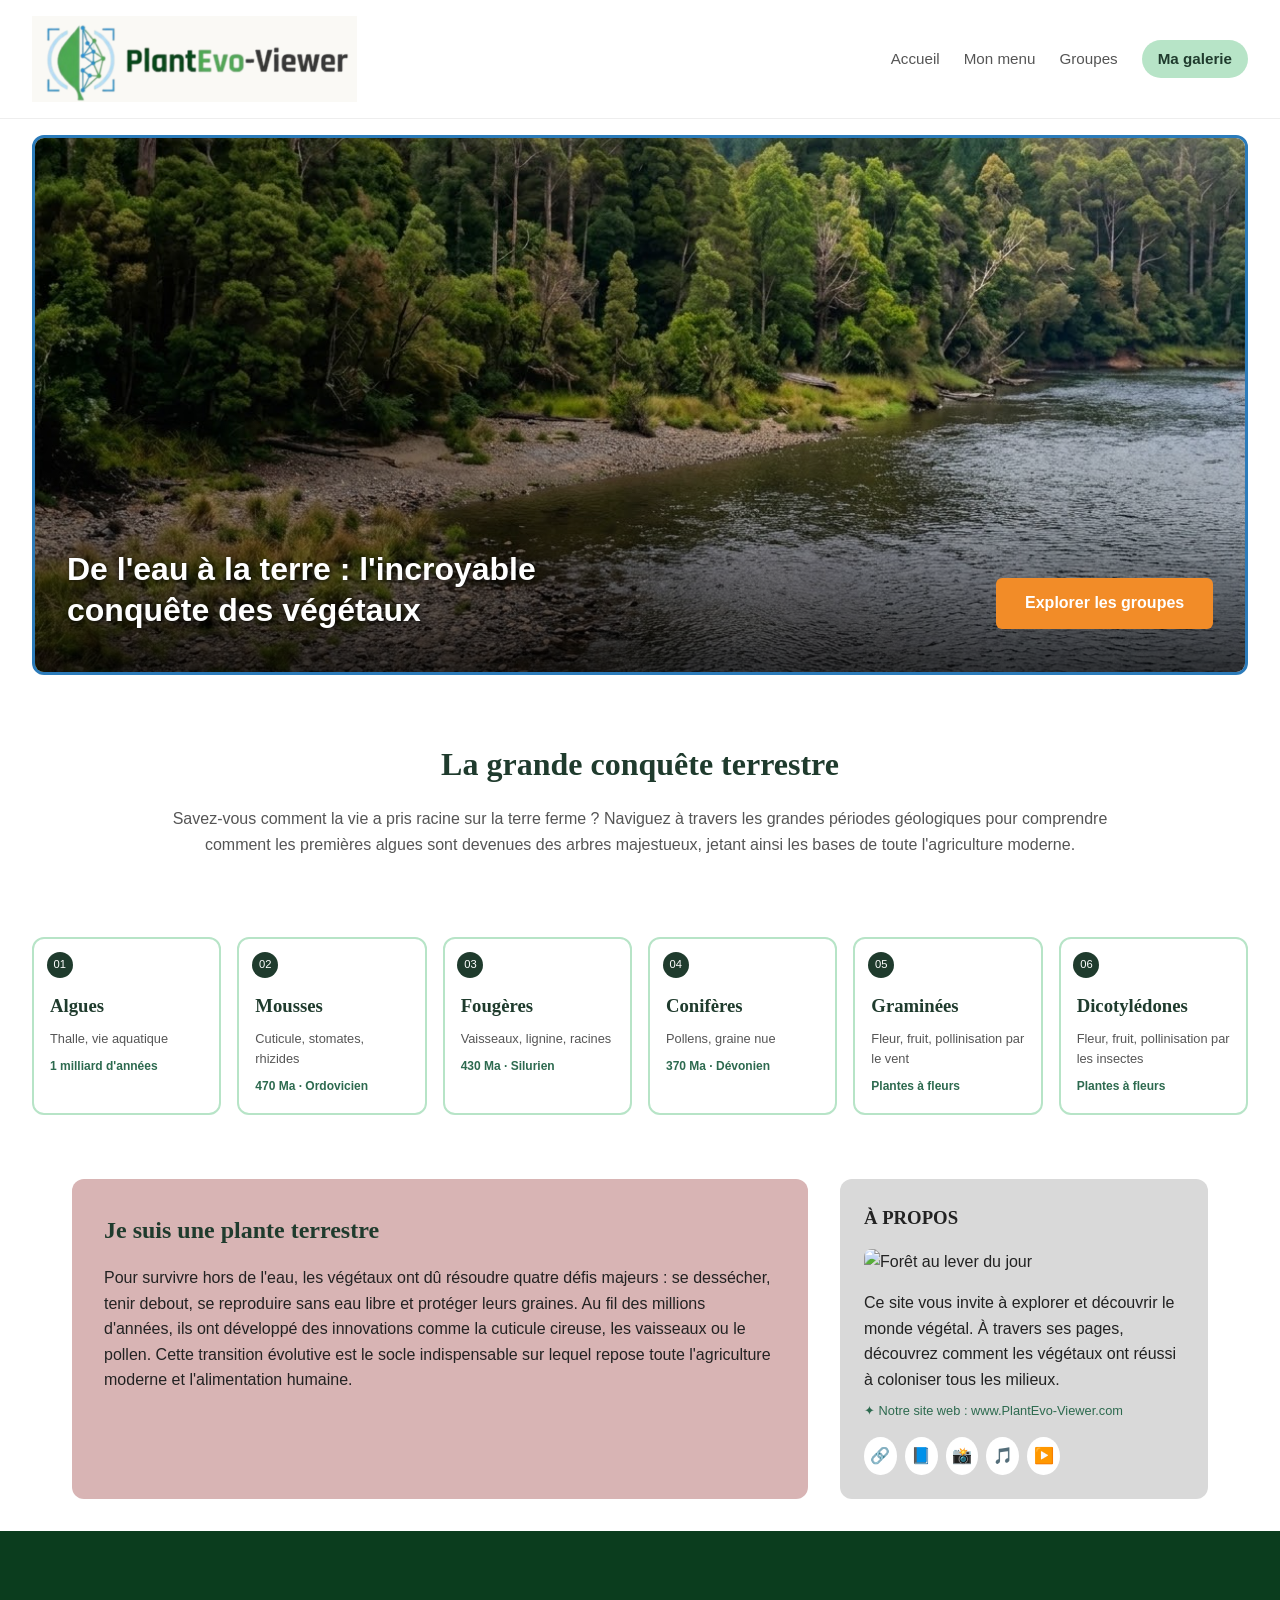
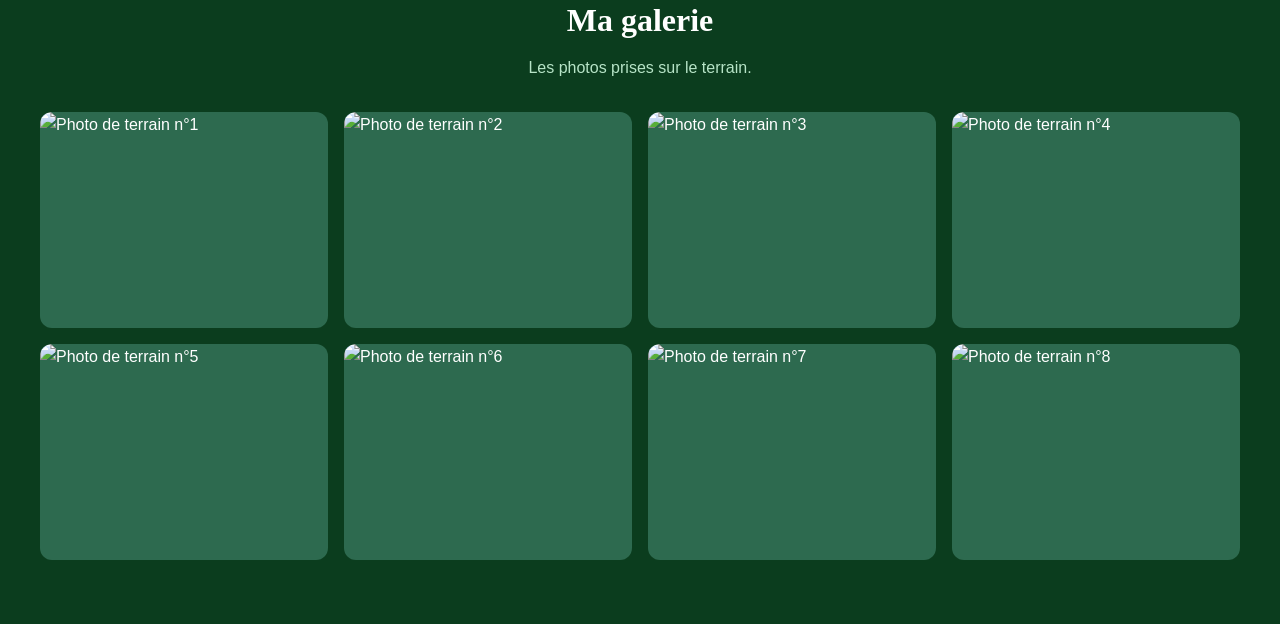
==== index.html @ 116483b4 "Initial commit : structure du site, CSS et pages HTML" ====
<!DOCTYPE html>
<html lang="fr">
<head>
    <meta charset="UTF-8">
    <meta name="viewport" content="width=device-width, initial-scale=1.0">
    <title>PlantEvo-Viewer — Accueil</title>
    <link rel="stylesheet" href="css/style.css">
</head>
<body>

    <!-- ===== BARRE DE NAVIGATION ===== -->
    <header class="navbar">
        <div class="logo">
            <img src="images/galerie/Logo.png" alt="logo" id="Logo">
        </div>
        <nav>
            <a href="index.html">Accueil</a>
            <a href="#cartes">Mon menu</a>
            <a href="#cartes">Groupes</a>
            <a href="#galerie" class="btn-panier">Ma galerie</a>
        </nav>
    </header>

    <!-- ===== SECTION HÉRO ===== -->
    <section class="hero">
        <!-- L'image de fond -->
        <img src="images/galerie/Page de garde.png" alt="Forêt au bord d'une rivière" class="hero-image">
        
        <!-- Le texte et le bouton par-dessus l'image -->
        <div class="hero-overlay">
            <h1>De l'eau à la terre : l'incroyable<br>conquête des végétaux</h1>
            <a href="#cartes" class="btn-orange">Explorer les groupes</a>
        </div>
    </section>

    <!-- ===== SECTION INTRO ===== -->
    <section class="intro">
        <h2>La grande conquête terrestre</h2>
        <p>
            Savez-vous comment la vie a pris racine sur la terre ferme ?
            Naviguez à travers les grandes périodes géologiques pour comprendre
            comment les premières algues sont devenues des arbres majestueux, jetant ainsi
            les bases de toute l'agriculture moderne.
        </p>
    </section>

    <!-- ===== SECTION CARTES ===== -->
    <section class="cartes" id="cartes">
        <a href="algues.html" class="carte">
            <span class="badge">01</span>
            <h3>Algues</h3>
            <p class="desc">Thalle, vie aquatique</p>
            <p class="temps">1 milliard d'années</p>
        </a>
        <a href="mousses.html" class="carte">
            <span class="badge">02</span>
            <h3>Mousses</h3>
            <p class="desc">Cuticule, stomates, rhizides</p>
            <p class="temps">470 Ma · Ordovicien</p>
        </a>
        <a href="fougeres.html" class="carte">
            <span class="badge">03</span>
            <h3>Fougères</h3>
            <p class="desc">Vaisseaux, lignine, racines</p>
            <p class="temps">430 Ma · Silurien</p>
        </a>
        <a href="coniferes.html" class="carte">
            <span class="badge">04</span>
            <h3>Conifères</h3>
            <p class="desc">Pollens, graine nue</p>
            <p class="temps">370 Ma · Dévonien</p>
        </a>
        <a href="graminees.html" class="carte">
            <span class="badge">05</span>
            <h3>Graminées</h3>
            <p class="desc">Fleur, fruit, pollinisation par le vent</p>
            <p class="temps">Plantes à fleurs</p>
        </a>
        <a href="dicotyledones.html" class="carte">
            <span class="badge">06</span>
            <h3>Dicotylédones</h3>
            <p class="desc">Fleur, fruit, pollinisation par les insectes</p>
            <p class="temps">Plantes à fleurs</p>
        </a>
    </section>

    <!-- ===== SECTION BAS DE PAGE ===== -->
    <section class="bas-page">
        <div class="bloc-terrestre">
            <h2>Je suis une plante terrestre</h2>
            <p>
                Pour survivre hors de l'eau, les végétaux ont dû résoudre quatre défis majeurs :
                se dessécher, tenir debout, se reproduire sans eau libre et protéger leurs graines.
                Au fil des millions d'années, ils ont développé des innovations comme la cuticule
                cireuse, les vaisseaux ou le pollen. Cette transition évolutive est le socle
                indispensable sur lequel repose toute l'agriculture moderne et l'alimentation humaine.
            </p>
        </div>

        <aside class="bloc-apropos">
            <h3>À PROPOS</h3>
            <img src="images/hero-foret.jpg" alt="Forêt au lever du jour">
            <p>
                Ce site vous invite à explorer et découvrir le monde végétal.
                À travers ses pages, découvrez comment les végétaux ont réussi à coloniser
                tous les milieux.
            </p>
            <p class="site-web">✦ Notre site web : www.PlantEvo-Viewer.com</p>
            <div class="reseaux">
                <a href="#">🔗</a>
                <a href="#">📘</a>
                <a href="#">📸</a>
                <a href="#">🎵</a>
                <a href="#">▶️</a>
            </div>
        </aside>
    </section>

    <!-- ===== SECTION GALERIE ===== -->
    <section class="galerie" id="galerie">
        <h2>Ma galerie</h2>
        <p class="galerie-intro">Les photos prises sur le terrain.</p>
        <div class="galerie-grille">
            <figure class="photo"><img src="images/galerie/photo-1.jpg" alt="Photo de terrain n°1" loading="lazy"></figure>
            <figure class="photo"><img src="images/galerie/photo-2.jpg" alt="Photo de terrain n°2" loading="lazy"></figure>
            <figure class="photo"><img src="images/galerie/photo-3.jpg" alt="Photo de terrain n°3" loading="lazy"></figure>
            <figure class="photo"><img src="images/galerie/photo-4.jpg" alt="Photo de terrain n°4" loading="lazy"></figure>
            <figure class="photo"><img src="images/galerie/photo-5.jpg" alt="Photo de terrain n°5" loading="lazy"></figure>
            <figure class="photo"><img src="images/galerie/photo-6.jpg" alt="Photo de terrain n°6" loading="lazy"></figure>
            <figure class="photo"><img src="images/galerie/photo-7.jpg" alt="Photo de terrain n°7" loading="lazy"></figure>
            <figure class="photo"><img src="images/galerie/photo-8.jpg" alt="Photo de terrain n°8" loading="lazy"></figure>
        </div>
    </section>

</body>
</html>
---- css/style.css ----
/* =====================================================
   RESET & VARIABLES GLOBALES
   ===================================================== */

* {
    margin: 0;
    padding: 0;
    box-sizing: border-box;
}

:root {
    /* Couleurs de base du site */
    --vert-fonce: #1f3b2d;
    --vert: #2d6a4f;
    --vert-clair: #b7e4c7;
    --orange: #f28c28;
    --beige: #f5f1e8;
    --texte: #222;
    --gris: #555;
    
    /* Variables pour le design Figma (pages de contenu) */
    --serif: 'Times New Roman', Times, serif;
    --cyan: #7fd8ec;
    --vert-menthe: #b9f5cf;
    --vert-pomme: #c3ec9f;
    --vert-fougere: #1e8e45;
    --gris-carte: #d9d9d9;
}

body {
    font-family: 'Segoe UI', Tahoma, sans-serif;
    color: var(--texte);
    background: #fff;
    line-height: 1.6;
}

html { scroll-behavior: smooth; }
a { text-decoration: none; color: inherit; }
img { max-width: 100%; display: block; }


/* =====================================================
   BARRE DE NAVIGATION
   ===================================================== */

.navbar {
    display: flex;
    justify-content: space-between;
    align-items: center;
    padding: 1rem 2rem;
    background: #fff;
    border-bottom: 1px solid #eee;
}

.logo { display: flex; align-items: center; gap: 0.5rem; font-size: 1.2rem; }
.logo-icon { font-size: 1.5rem; }

.navbar nav { display: flex; gap: 1.5rem; align-items: center; }
.navbar nav a { color: var(--gris); font-size: 0.95rem; }
.navbar nav a:hover { color: var(--vert); }

.btn-panier {
    background: var(--vert-clair);
    padding: 0.4rem 1rem;
    border-radius: 20px;
    color: var(--vert-fonce) !important;
    font-weight: 600;
}


/* =====================================================
   SECTION HÉRO (PAGE D'ACCUEIL)
   ===================================================== */

.hero {
    position: relative;
    height: 60vh;
    margin: 1rem 2rem;
    border-radius: 12px;
    overflow: hidden;
    border: 3px solid #2b7bba;
}

.hero-image {
    position: absolute;
    inset: 0;
    width: 100%;
    height: 100%;
    object-fit: cover;
    z-index: 0;
}

.hero-overlay {
    position: absolute;
    inset: 0;
    z-index: 1;
    background: linear-gradient(to top, rgba(0, 0, 0, 0.75) 0%, rgba(0, 0, 0, 0.2) 30%, rgba(0, 0, 0, 0) 60%);
    display: flex;
    flex-direction: row;
    align-items: flex-end;
    justify-content: space-between;
    gap: 1.5rem;
    padding: 2.5rem 2rem;
    color: #fff;
}

.hero h1 {
    font-family: 'Segoe UI', Tahoma, sans-serif;
    font-size: 2rem;
    font-weight: 700;
    line-height: 1.3;
    margin-bottom: 0;
    max-width: 600px;
    text-shadow: 1px 1px 4px rgba(0, 0, 0, 0.8);
}

.hero .btn-orange {
    margin-bottom: 0.2rem;
    flex-shrink: 0;
}

.btn-orange {
    background: var(--orange);
    color: #fff;
    padding: 0.8rem 1.8rem;
    border-radius: 6px;
    font-weight: 700;
    width: fit-content;
    transition: transform 0.2s;
}
.btn-orange:hover { transform: scale(1.05); }


/* =====================================================
   SECTION INTRO (PAGE D'ACCUEIL)
   ===================================================== */

.intro { padding: 3rem 2rem; text-align: center; max-width: 1000px; margin: 0 auto; }
.intro h2 { font-size: 2rem; margin-bottom: 1rem; color: var(--vert-fonce); font-family: var(--serif); font-weight: 700; }
.intro p { color: var(--gris); }


/* =====================================================
   CARTES (PAGE D'ACCUEIL)
   ===================================================== */

.cartes {
    display: grid;
    grid-template-columns: repeat(6, 1fr);
    gap: 1rem;
    padding: 2rem;
    max-width: 1400px;
    margin: 0 auto;
}

.carte {
    background: #fff;
    border: 2px solid var(--vert-clair);
    border-radius: 12px;
    padding: 1rem;
    position: relative;
    transition: transform 0.2s, box-shadow 0.2s;
    cursor: pointer;
}

.carte:hover {
    transform: translateY(-5px);
    box-shadow: 0 8px 20px rgba(0,0,0,0.1);
}

.badge {
    position: absolute;
    top: 0.8rem;
    left: 0.8rem;
    background: var(--vert-fonce);
    color: #fff;
    font-size: 0.7rem;
    padding: 0.2rem 0.5rem;
    border-radius: 50%;
    width: 26px; 
    height: 26px;
    display: flex;
    align-items: center;
    justify-content: center;
}

.carte h3 { color: var(--vert-fonce); margin: 2.2rem 0 0.5rem; font-family: var(--serif); font-weight: 700; }
.carte .desc { font-size: 0.8rem; color: var(--gris); }
.carte .temps { font-size: 0.75rem; color: var(--vert); margin-top: 0.5rem; font-weight: 600; }


/* =====================================================
   BAS DE PAGE (PAGE D'ACCUEIL)
   ===================================================== */

.bas-page {
    display: grid;
    grid-template-columns: 2fr 1fr;
    gap: 2rem;
    padding: 2rem;
    max-width: 1200px;
    margin: 0 auto;
}

.bloc-terrestre {
    background: #d8b4b4;
    padding: 2rem;
    border-radius: 12px;
}

.bloc-terrestre h2 { color: var(--vert-fonce); margin-bottom: 1rem; font-family: var(--serif); font-weight: 700; }

.bloc-apropos {
    background: #d9d9d9;
    padding: 1.5rem;
    border-radius: 12px;
}

.bloc-apropos h3 { font-family: var(--serif); font-weight: 700; }
.bloc-apropos img { border-radius: 8px; margin: 1rem 0; }
.bloc-apropos .site-web { font-size: 0.8rem; color: var(--vert); margin-top: 0.5rem; }

.reseaux { display: flex; gap: 0.5rem; margin-top: 1rem; }
.reseaux a {
    background: #fff;
    padding: 0.4rem;
    border-radius: 50%;
    font-size: 1rem;
}


/* =====================================================
   GALERIE (PAGE D'ACCUEIL)
   ===================================================== */

.galerie {
    background: #0b3d1e;
    color: #fff;
    padding: 4rem 2rem;
    min-height: 60vh;
}

.galerie h2 { text-align: center; font-size: 2rem; margin-bottom: 0.5rem; font-family: var(--serif); font-weight: 700; }
.galerie-intro { text-align: center; color: var(--vert-clair); margin-bottom: 2rem; }

.galerie-grille {
    display: grid;
    grid-template-columns: repeat(4, 1fr);
    gap: 1rem;
    max-width: 1200px;
    margin: 0 auto;
}

.photo {
    background: var(--vert);
    border-radius: 12px;
    overflow: hidden;
    aspect-ratio: 4 / 3;
}

.photo img {
    width: 100%; height: 100%;
    object-fit: cover;
    transition: transform 0.3s;
}
.photo:hover img { transform: scale(1.07); }


/* =====================================================
   PAGES DE CONTENU (GRAMINÉES, CONIFÈRES, ETC.)
   ===================================================== */

/* Style de base de la page */
.page-contenu {
    font-family: var(--serif);
    padding: 2rem 4rem;
    background-color: #fcfcfc;
    color: #000;
    max-width: 1200px;
    margin: 0 auto;
}

/* En-tête */
.entete-page {
    display: flex;
    justify-content: space-between;
    align-items: flex-start;
    margin-bottom: 1rem;
}

.entete-page h1 {
    font-size: 3.5rem;
    font-weight: 700;
    line-height: 1;
    margin: 0;
}

.btn-retour {
    background: #d9d9d9;
    padding: 0.6rem 1.5rem;
    border-radius: 30px;
    font-family: 'Segoe UI', Tahoma, sans-serif;
    font-size: 1rem;
    color: #333;
    text-decoration: none;
    box-shadow: 0 2px 4px rgba(0,0,0,0.1);
    transition: background 0.2s;
}
.btn-retour:hover { background: #ccc; }

/* Texte d'intro */
.intro-page {
    font-family: 'Segoe UI', Tahoma, sans-serif;
    font-size: 1rem;
    max-width: 600px;
    line-height: 1.4;
    margin-bottom: 2rem;
}

/* Grille à 3 colonnes */
.grille-3 {
    display: grid;
    grid-template-columns: 2fr 1.2fr 1.8fr; 
    gap: 1.5rem;
    margin-bottom: 2rem;
    align-items: stretch;
}

/* Colonnes images */
.colonne-image {
    display: flex;
    flex-direction: column;
    background: #d9d9d9;
    border-radius: 20px;
    overflow: hidden;
}

.colonne-image img {
    width: 100%;
    height: 100%;
    min-height: 250px;
    object-fit: cover;
    flex-grow: 1;
}

/* Légende */
.legende {
    padding: 1.5rem;
    background: #d9d9d9;
}

.badge-section {
    background: var(--badge-section, #7fd8ec);
    color: #000;
    padding: 0.2rem 1rem;
    border-radius: 20px;
    font-family: 'Segoe UI', Tahoma, sans-serif;
    font-size: 0.8rem;
    font-weight: 600;
    display: inline-block;
    margin-bottom: 0.5rem;
}

.legende h2 {
    font-size: 2rem;
    font-weight: 700;
    line-height: 1.1;
    margin: 0.5rem 0;
}

.legende p {
    font-family: 'Segoe UI', Tahoma, sans-serif;
    font-size: 0.85rem;
    line-height: 1.4;
    color: #222;
}

/* Colonne centrale (Le défi) */
.defi {
    background: #d9d9d9;
    border-radius: 20px;
    padding: 2rem 1.5rem;
    display: flex;
    flex-direction: column;
}

.badge-defi {
    background: var(--badge-defi, #c3ec9f);
    color: #000;
    padding: 0.2rem 1rem;
    border-radius: 20px;
    font-family: 'Segoe UI', Tahoma, sans-serif;
    font-size: 0.8rem;
    font-weight: 600;
    display: inline-block;
    align-self: flex-start;
    margin-bottom: 1.5rem;
}

.defi h2 {
    font-size: 1.3rem;
    font-weight: 700;
    margin-bottom: 1rem;
    font-family: var(--serif);
}

.defi p {
    font-family: 'Segoe UI', Tahoma, sans-serif;
    font-size: 0.9rem;
    line-height: 1.4;
}

/* Étapes du défi */
.etapes {
    display: flex;
    align-items: center;
    gap: 0.5rem;
    margin-top: auto;
    background: var(--barre, #7fd8ec);
    padding: 0.8rem 1rem;
    border-radius: 12px;
    justify-content: center;
}

.etapes span {
    font-family: 'Segoe UI', Tahoma, sans-serif;
    font-size: 0.8rem;
    font-weight: 600;
}

/* Section reproduction */
.reproduction {
    background: var(--barre, #7fd8ec);
    border-radius: 20px;
    padding: 1.5rem 2rem;
}

.reproduction p {
    font-family: 'Segoe UI', Tahoma, sans-serif;
    font-size: 0.95rem;
    line-height: 1.4;
    margin: 0;
}

.reproduction strong {
    font-family: var(--serif);
    font-size: 1.2rem;
}

/* Chronologie */
.chronologie {
    display: flex;
    align-items: center;
    justify-content: space-between;
    margin-top: 1.5rem;
    padding-top: 1.5rem;
    border-top: 1px solid #000;
}

.etape {
    background: #d9d9d9;
    padding: 0.3rem 1rem;
    border-radius: 20px;
    font-family: 'Segoe UI', Tahoma, sans-serif;
    font-size: 0.8rem;
    font-weight: 600;
    white-space: nowrap;
}

.fleche {
    font-size: 1.2rem;
    font-weight: bold;
}

/* Couleurs spécifiques par page */
.page-algues {
    --badge-section: #b9f5cf;
    --badge-defi: #7fd8ec;
    --barre: #b9f5cf;
}
.page-mousses {
    --badge-section: #7fd8ec;
    --badge-defi: #c3ec9f;
    --barre: #7fd8ec;
}
.page-fougeres {
    --badge-section: #1e8e45;
    --badge-defi: #7fd8ec;
    --barre: #1e8e45;
}
.page-coniferes,
.page-graminees,
.page-dicotyledones {
    --badge-section: #7fd8ec;
    --badge-defi: #c3ec9f;
    --barre: #7fd8ec;
}


/* =====================================================
   RESPONSIVE GLOBAL
   ===================================================== */

@media (max-width: 900px) {
    /* Accueil */
    .cartes { grid-template-columns: repeat(3, 1fr); }
    .bas-page { grid-template-columns: 1fr; }
    .galerie-grille { grid-template-columns: repeat(2, 1fr); }
    
    .hero { margin: 1rem; }
    .hero-overlay { flex-direction: column; align-items: flex-start; justify-content: flex-end; }
    
    /* Pages de contenu */
    .page-contenu { padding: 1rem 1.5rem; }
    .grille-3 { grid-template-columns: 1fr; }
    .entete-page { flex-direction: column; gap: 1rem; }
    .chronologie { flex-wrap: wrap; justify-content: center; gap: 1rem; }
    .chronologie .fleche { display: none; }
}

@media (max-width: 600px) {
    .cartes { grid-template-columns: repeat(2, 1fr); }
    .hero h1 { font-size: 1.6rem; }
    .galerie { padding: 3rem 1rem; }
}
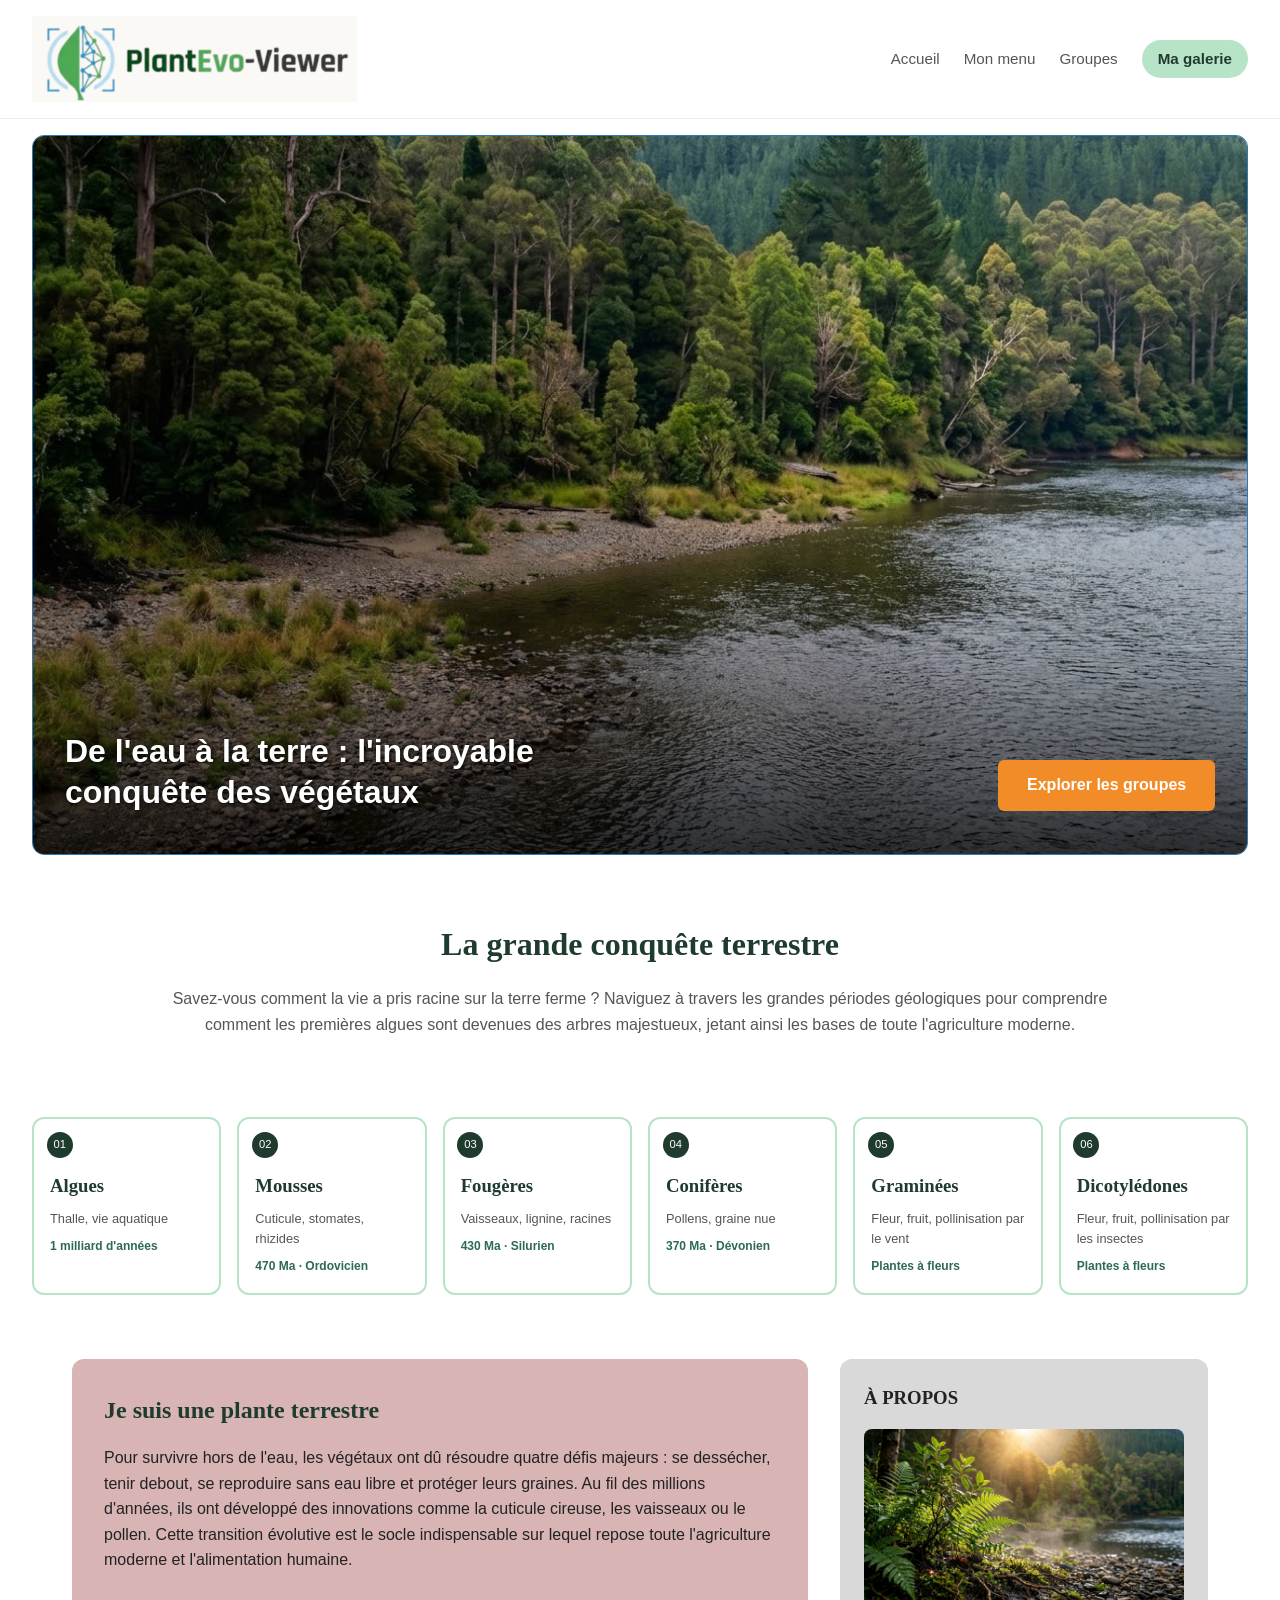
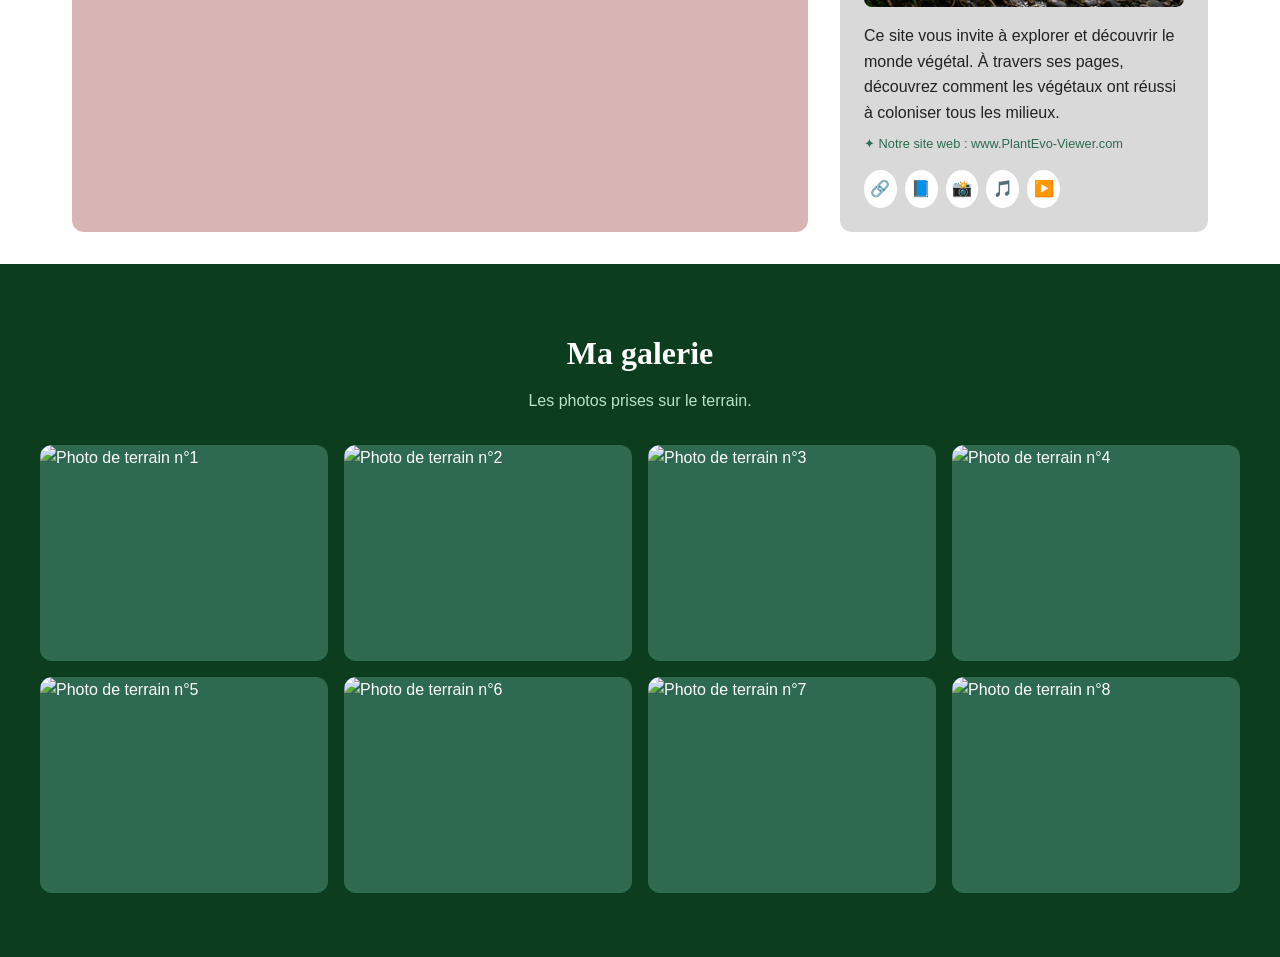
==== commit fa5546f5: "Initial commit" ====
--- a/index.html
+++ b/index.html
@@ -99,7 +99,7 @@
 
         <aside class="bloc-apropos">
             <h3>À PROPOS</h3>
-            <img src="images/hero-foret.jpg" alt="Forêt au lever du jour">
+            <img src="images/Image Apropos.png" alt="Forêt au lever du jour">
             <p>
                 Ce site vous invite à explorer et découvrir le monde végétal.
                 À travers ses pages, découvrez comment les végétaux ont réussi à coloniser
--- a/css/style.css
+++ b/css/style.css
@@ -74,11 +74,11 @@
 
 .hero {
     position: relative;
-    height: 60vh;
+    height: 80vh;
     margin: 1rem 2rem;
     border-radius: 12px;
     overflow: hidden;
-    border: 3px solid #2b7bba;
+    border: 1px solid #2b7bba;
 }
 
 .hero-image {
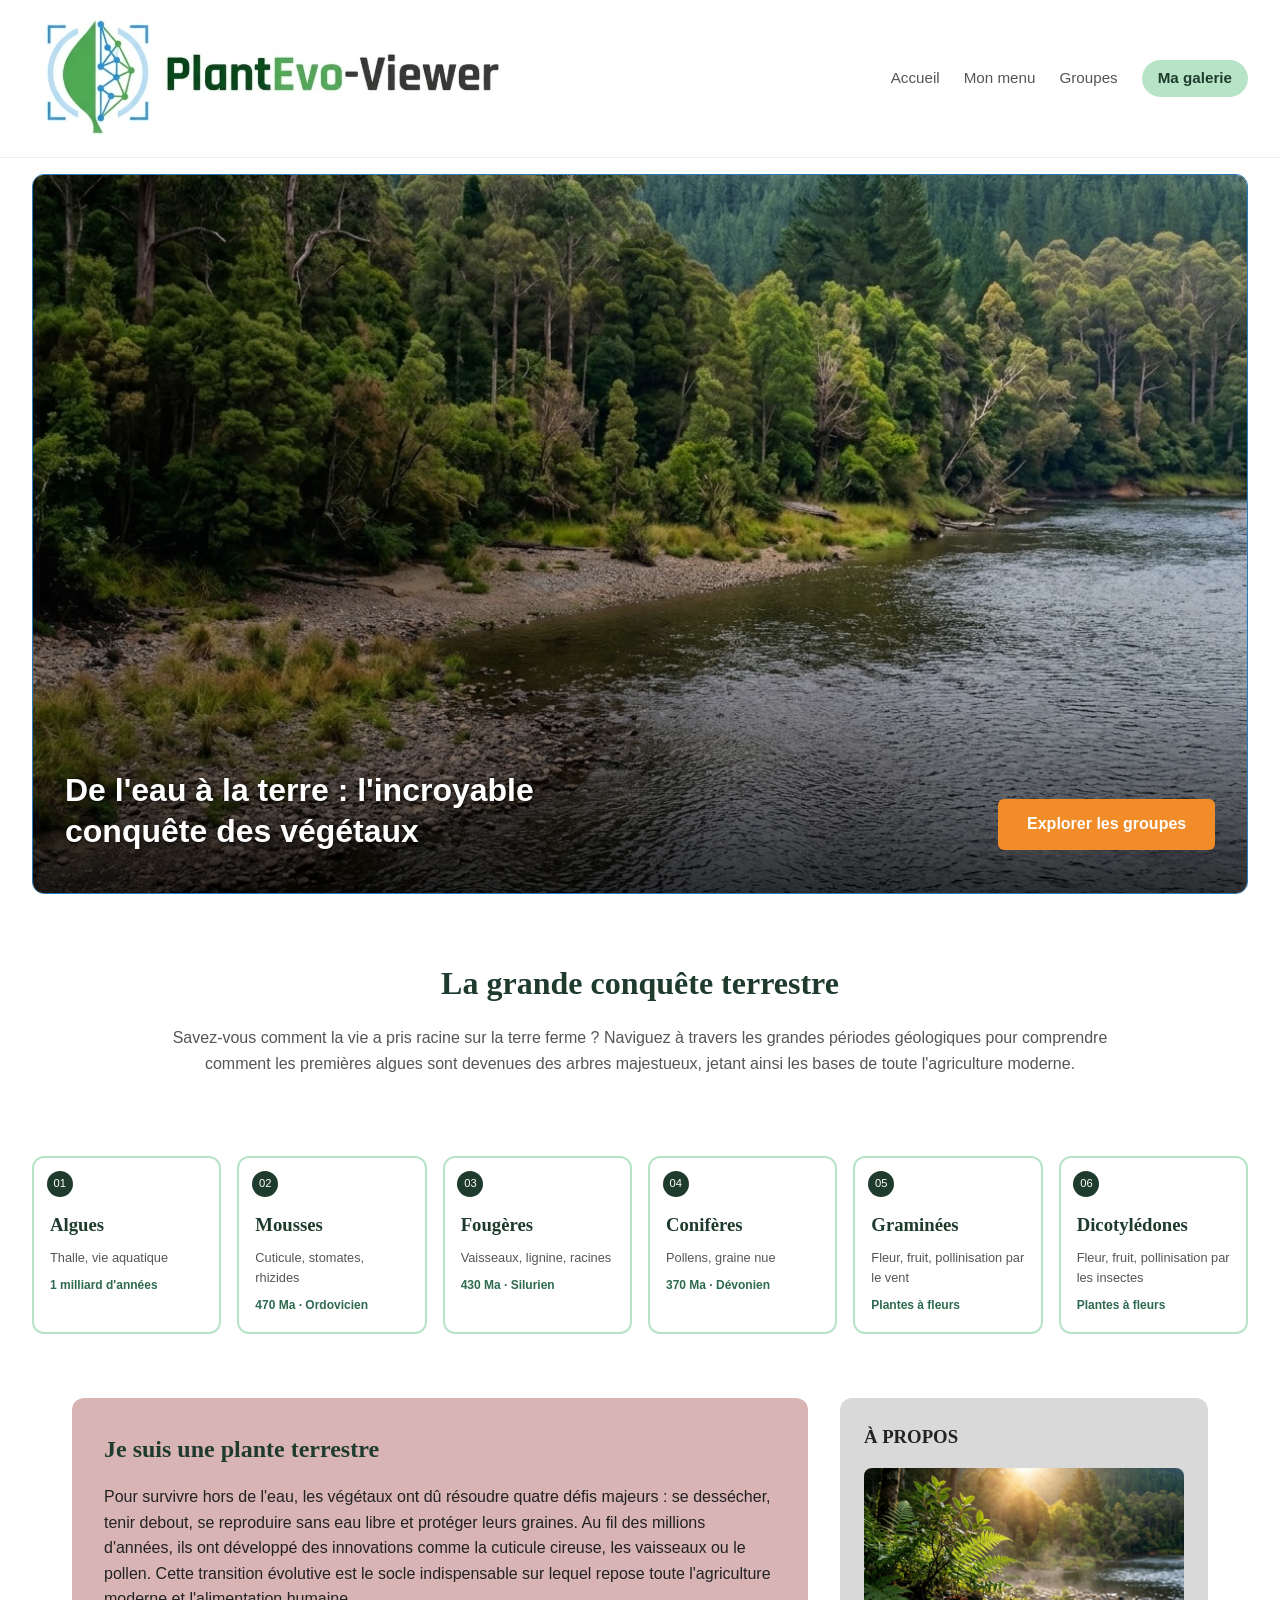
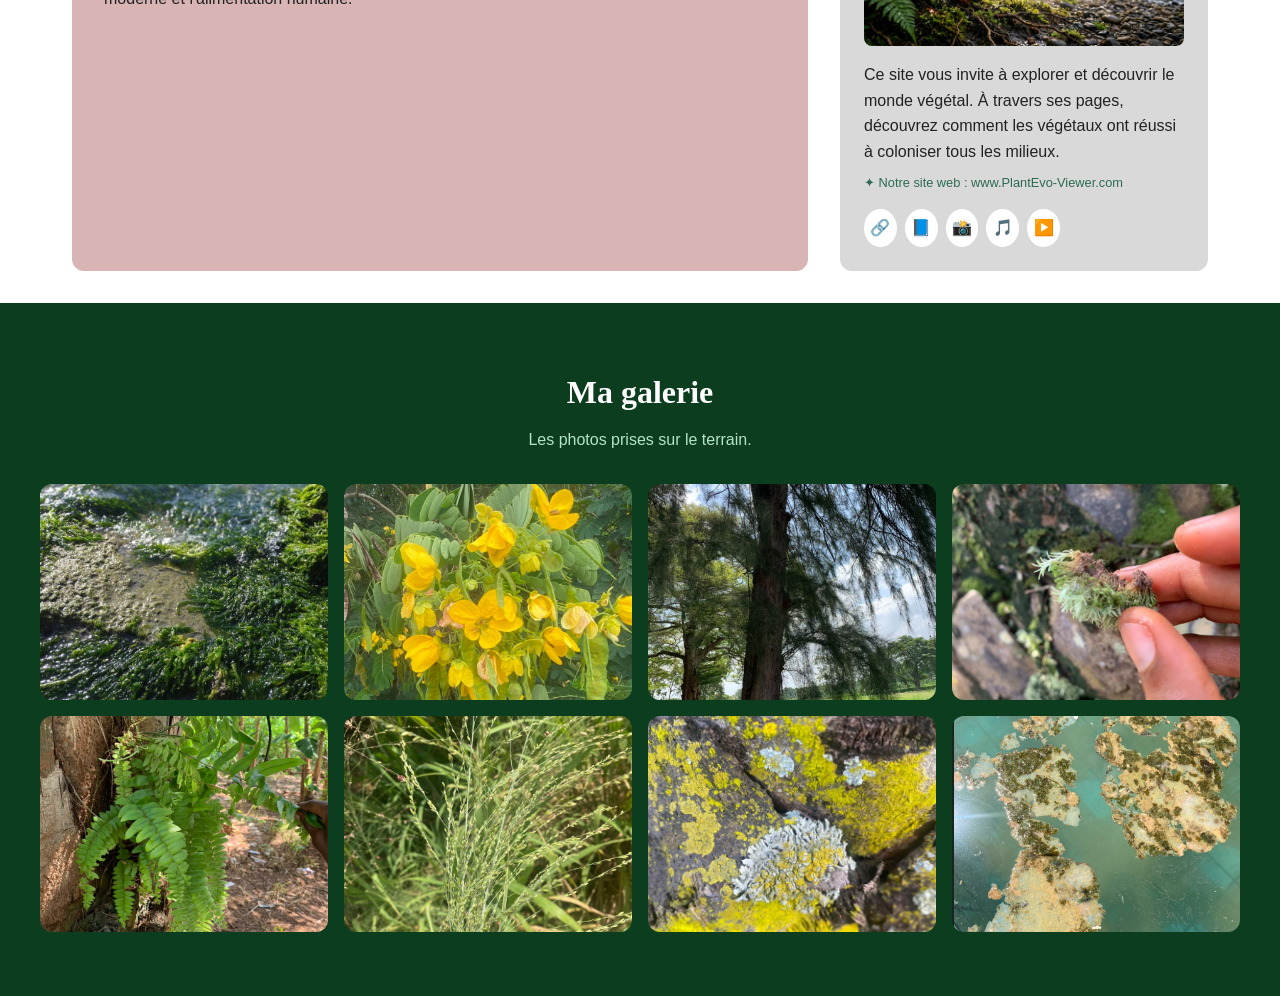
==== commit 04c73c74: "Finalisation de projet et mise à jour des documents" ====
--- a/index.html
+++ b/index.html
@@ -11,7 +11,7 @@
     <!-- ===== BARRE DE NAVIGATION ===== -->
     <header class="navbar">
         <div class="logo">
-            <img src="images/galerie/Logo.png" alt="logo" id="Logo">
+            <img src="images/Logo.png" alt="logo" id="Logo">
         </div>
         <nav>
             <a href="index.html">Accueil</a>
@@ -121,14 +121,14 @@
         <h2>Ma galerie</h2>
         <p class="galerie-intro">Les photos prises sur le terrain.</p>
         <div class="galerie-grille">
-            <figure class="photo"><img src="images/galerie/photo-1.jpg" alt="Photo de terrain n°1" loading="lazy"></figure>
-            <figure class="photo"><img src="images/galerie/photo-2.jpg" alt="Photo de terrain n°2" loading="lazy"></figure>
-            <figure class="photo"><img src="images/galerie/photo-3.jpg" alt="Photo de terrain n°3" loading="lazy"></figure>
-            <figure class="photo"><img src="images/galerie/photo-4.jpg" alt="Photo de terrain n°4" loading="lazy"></figure>
-            <figure class="photo"><img src="images/galerie/photo-5.jpg" alt="Photo de terrain n°5" loading="lazy"></figure>
-            <figure class="photo"><img src="images/galerie/photo-6.jpg" alt="Photo de terrain n°6" loading="lazy"></figure>
-            <figure class="photo"><img src="images/galerie/photo-7.jpg" alt="Photo de terrain n°7" loading="lazy"></figure>
-            <figure class="photo"><img src="images/galerie/photo-8.jpg" alt="Photo de terrain n°8" loading="lazy"></figure>
+            <figure class="photo"><img src="images/Algue vue.png" alt="Photo de terrain n°1" loading="lazy"></figure>
+            <figure class="photo"><img src="images/galerie/Dico Appareil.png" alt="Photo de terrain n°2" loading="lazy"></figure>
+            <figure class="photo"><img src="images/Conifere Im .png" alt="Photo de terrain n°3" loading="lazy"></figure>
+            <figure class="photo"><img src="images/galerie/Mousse Terrain.png" alt="Photo de terrain n°4" loading="lazy"></figure>
+            <figure class="photo"><img src="images/galerie/Fougere terrain.png" alt="Photo de terrain n°5" loading="lazy"></figure>
+            <figure class="photo"><img src="images/GraminéAppareil.png" alt="Photo de terrain n°6" loading="lazy"></figure>
+            <figure class="photo"><img src="images/galerie/Mousse Terrain.jpg" alt="Photo de terrain n°7" loading="lazy"></figure>
+            <figure class="photo"><img src="images/Algue .png" alt="Photo de terrain n°8" loading="lazy"></figure>
         </div>
     </section>
 
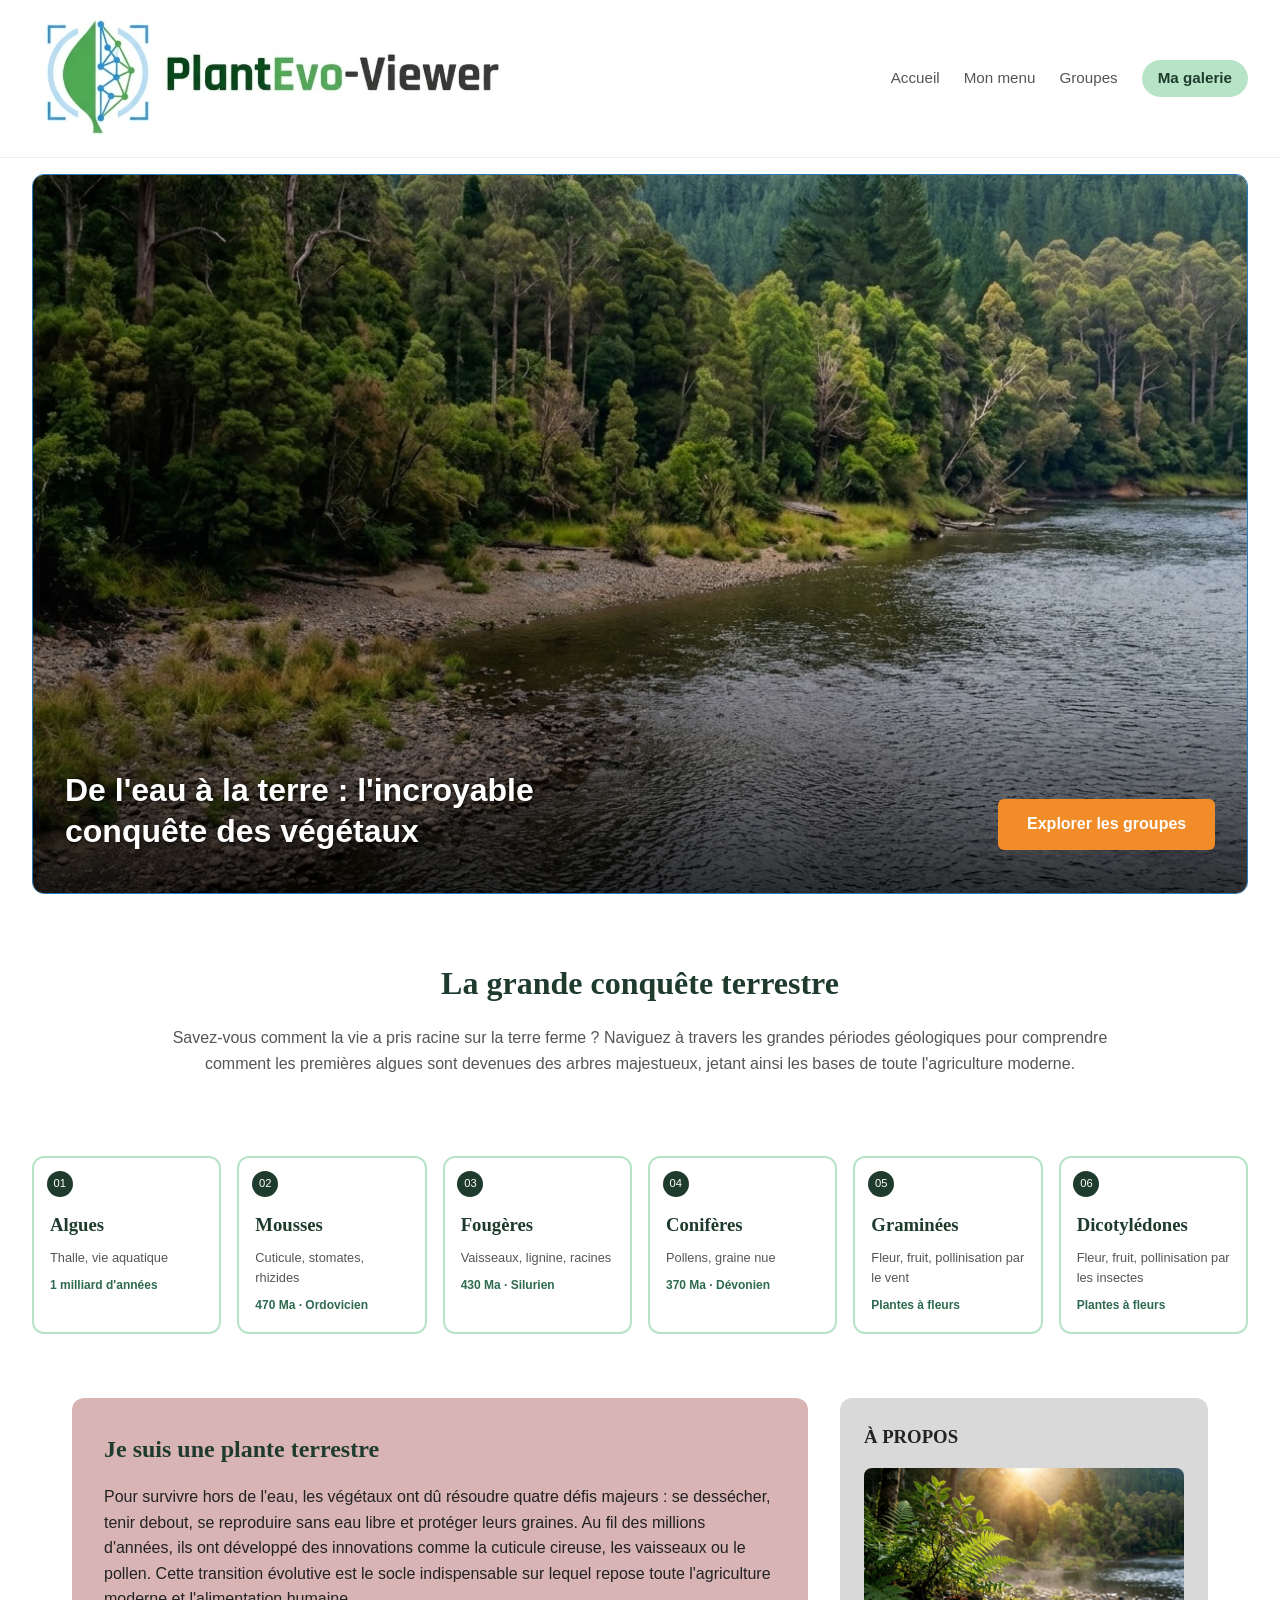
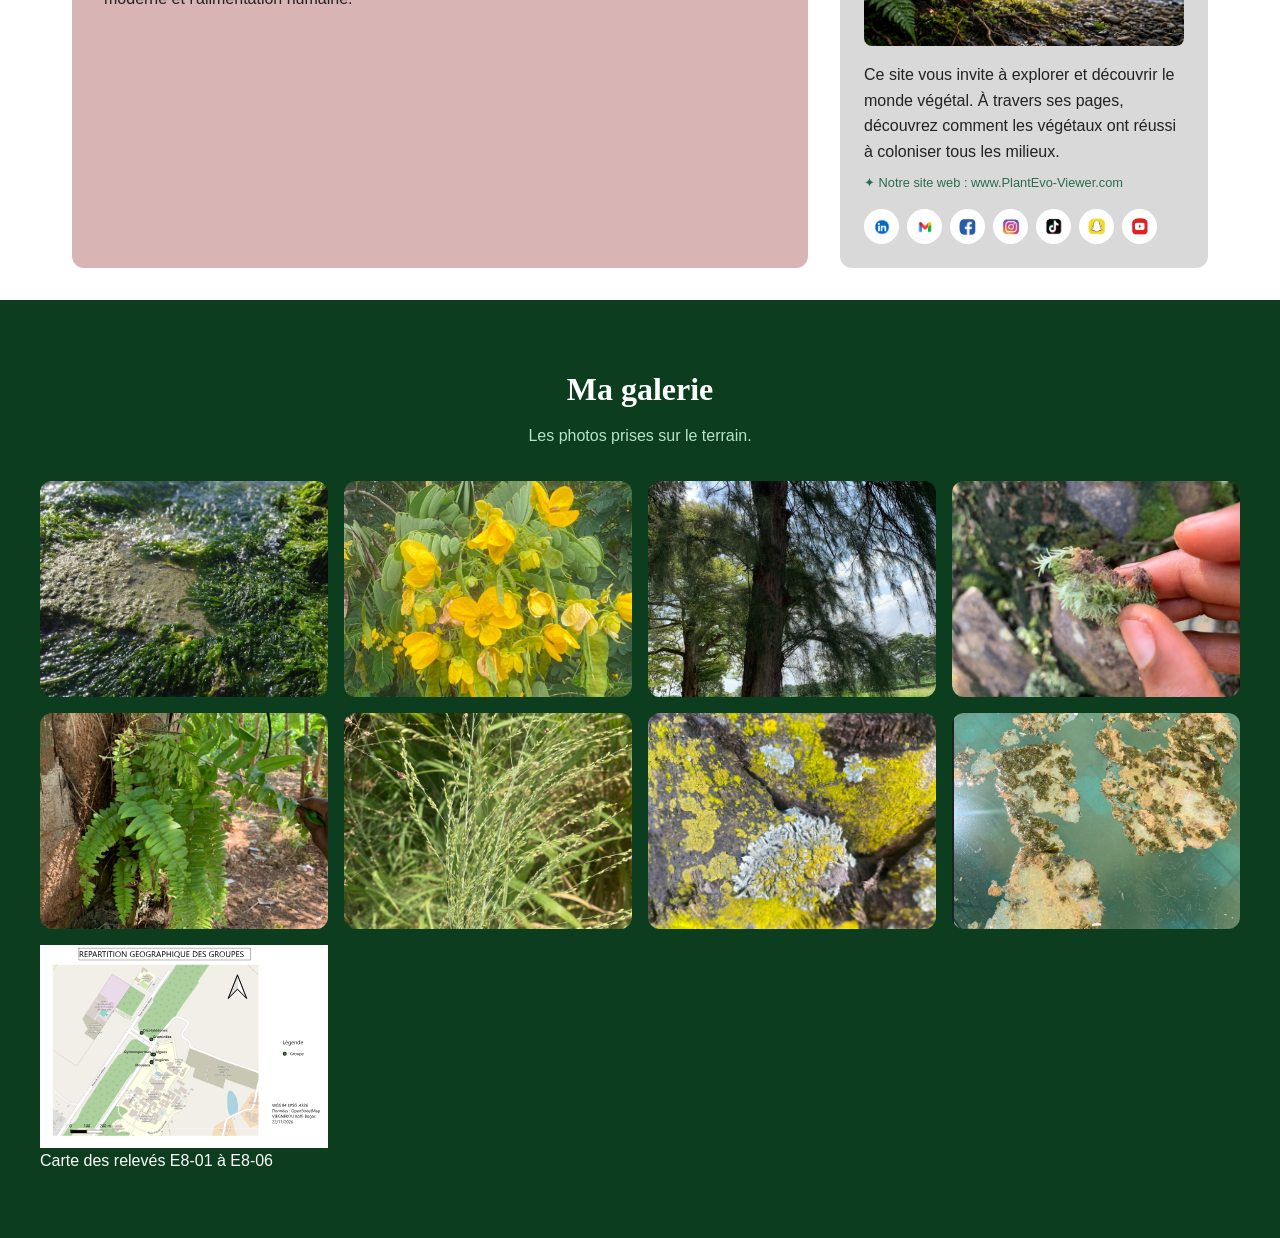
==== commit 11e7e1a8: "Finalisation de projet et mise à jour des documents" ====
--- a/index.html
+++ b/index.html
@@ -106,13 +106,15 @@
                 tous les milieux.
             </p>
             <p class="site-web">✦ Notre site web : www.PlantEvo-Viewer.com</p>
-            <div class="reseaux">
-                <a href="#">🔗</a>
-                <a href="#">📘</a>
-                <a href="#">📸</a>
-                <a href="#">🎵</a>
-                <a href="#">▶️</a>
-            </div>
+           <div class="reseaux">
+    <a href="#" aria-label="Lien du site"><img src="images/Linkjin.png" alt="Icône lien"></a>
+    <a href="#" aria-label="Lien du site"><img src="images/Email.png" alt="Icône lien"></a>
+    <a href="#" aria-label="Facebook"><img src="images/Facebook.png" alt="Icône Facebook"></a>
+    <a href="#" aria-label="Instagram"><img src="images/Instagram.png" alt="Icône Instagram"></a>
+    <a href="#" aria-label="TikTok"><img src="images/Tiktok.png" alt="Icône TikTok"></a>
+    <a href="#" aria-label="YouTube"><img src="images/snap.png" alt="Icône YouTube"></a>
+    <a href="#" aria-label="YouTube"><img src="images/Youtube.png" alt="Icône YouTube"></a>
+</div>
         </aside>
     </section>
 
@@ -129,6 +131,10 @@
             <figure class="photo"><img src="images/GraminéAppareil.png" alt="Photo de terrain n°6" loading="lazy"></figure>
             <figure class="photo"><img src="images/galerie/Mousse Terrain.jpg" alt="Photo de terrain n°7" loading="lazy"></figure>
             <figure class="photo"><img src="images/Algue .png" alt="Photo de terrain n°8" loading="lazy"></figure>
+            <figure>
+  <img src="images/carteSVG.svg" alt="Carte des positions GPS">
+  <figcaption>Carte des relevés E8-01 à E8-06</figcaption>
+</figure>
         </div>
     </section>
 
--- a/css/style.css
+++ b/css/style.css
@@ -49,7 +49,7 @@
     align-items: center;
     padding: 1rem 2rem;
     background: #fff;
-    border-bottom: 1px solid #eee;
+    border-bottom: 1px solid #eee; 
 }
 
 .logo { display: flex; align-items: center; gap: 0.5rem; font-size: 1.2rem; }
@@ -220,12 +220,32 @@
 .bloc-apropos img { border-radius: 8px; margin: 1rem 0; }
 .bloc-apropos .site-web { font-size: 0.8rem; color: var(--vert); margin-top: 0.5rem; }
 
-.reseaux { display: flex; gap: 0.5rem; margin-top: 1rem; }
+.reseaux { 
+    display: flex; 
+    gap: 0.5rem; 
+    margin-top: 1rem; 
+}
+
 .reseaux a {
     background: #fff;
-    padding: 0.4rem;
+    width: 35px; /* Taille fixe du cercle */
+    height: 35px;
     border-radius: 50%;
-    font-size: 1rem;
+    display: flex;
+    align-items: center; /* Centre l'image verticalement */
+    justify-content: center; /* Centre l'image horizontalement */
+    transition: transform 0.2s, box-shadow 0.2s;
+}
+
+.reseaux a:hover {
+    transform: scale(1.1); /* Petit effet de zoom au survol */
+    box-shadow: 0 2px 5px rgba(0,0,0,0.2);
+}
+
+.reseaux img {
+    width: 18px; /* Taille de l'icône à l'intérieur du cercle */
+    height: 18px;
+    object-fit: contain; /* Garde les proportions de l'image */
 }
 
 
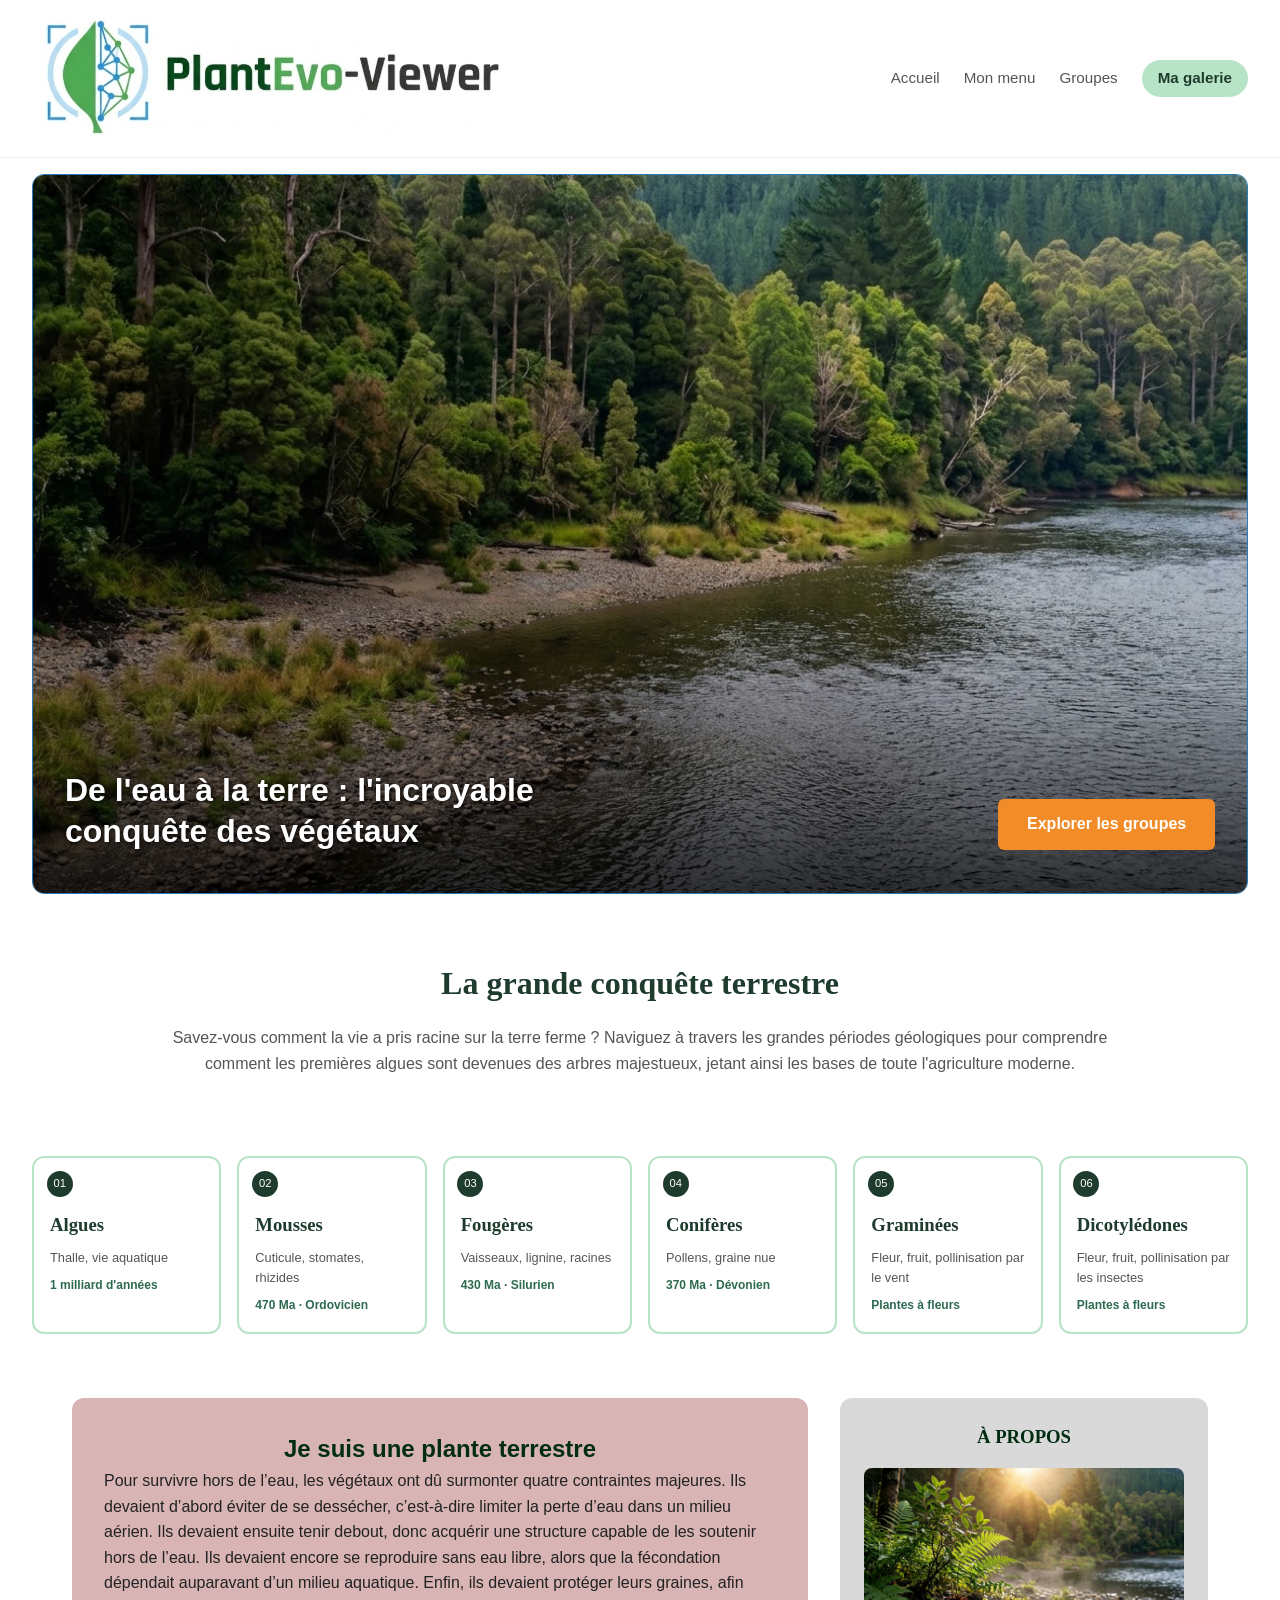
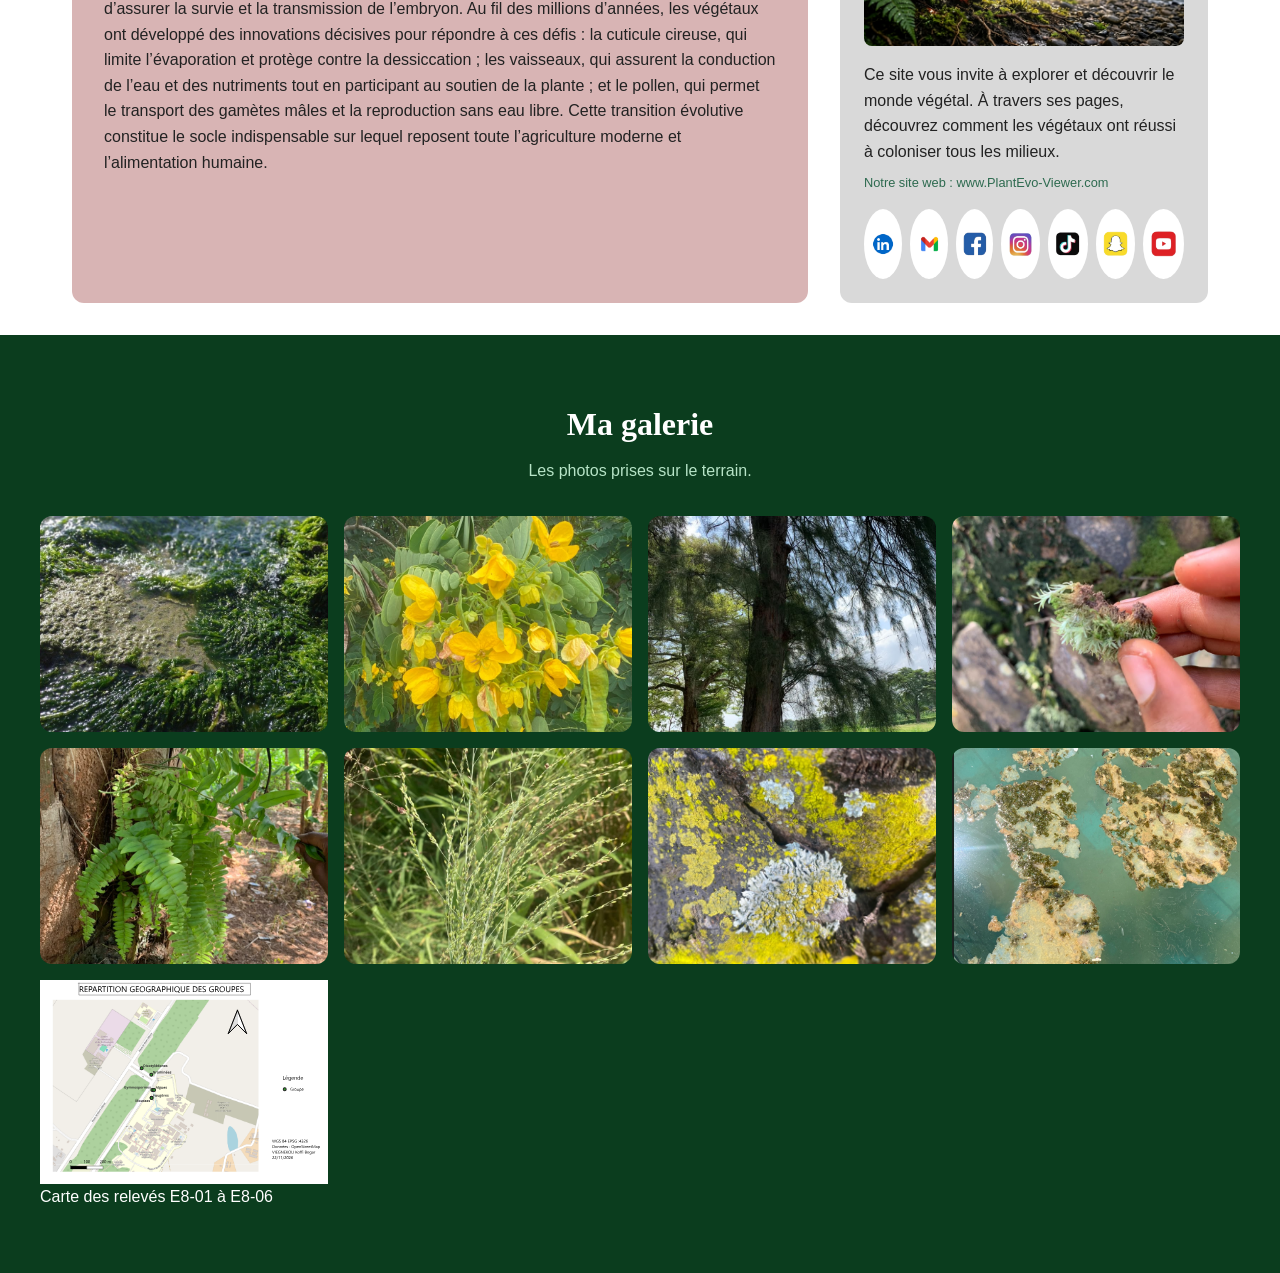
==== commit 6fd9e5c9: "Mise à jour et Finalisation de projet et mise à jour des documents" ====
--- a/index.html
+++ b/index.html
@@ -87,32 +87,36 @@
     <!-- ===== SECTION BAS DE PAGE ===== -->
     <section class="bas-page">
         <div class="bloc-terrestre">
-            <h2>Je suis une plante terrestre</h2>
-            <p>
-                Pour survivre hors de l'eau, les végétaux ont dû résoudre quatre défis majeurs :
-                se dessécher, tenir debout, se reproduire sans eau libre et protéger leurs graines.
-                Au fil des millions d'années, ils ont développé des innovations comme la cuticule
-                cireuse, les vaisseaux ou le pollen. Cette transition évolutive est le socle
-                indispensable sur lequel repose toute l'agriculture moderne et l'alimentation humaine.
+            <h1 style="text-align: center; color: #022d13;">Je suis une plante terrestre</h1>
+            <p>Pour survivre hors de l’eau, les végétaux ont dû surmonter quatre contraintes majeures. 
+                Ils devaient d’abord éviter de se dessécher, c’est-à-dire limiter la perte d’eau dans un milieu aérien. 
+                Ils devaient ensuite tenir debout, donc acquérir une structure capable de les soutenir hors de l’eau. 
+                Ils devaient encore se reproduire sans eau libre, alors que la fécondation dépendait auparavant d’un milieu aquatique. 
+                Enfin, ils devaient protéger leurs graines, afin d’assurer la survie et la transmission de l’embryon. 
+                Au fil des millions d’années, les végétaux ont développé des innovations décisives 
+                pour répondre à ces défis : la cuticule cireuse, qui limite l’évaporation et protège contre la dessiccation ; 
+                les vaisseaux, qui assurent la conduction de l’eau et des nutriments tout en participant au soutien de la plante ; 
+                et le pollen, qui permet le transport des gamètes mâles et la reproduction sans eau libre. Cette transition évolutive constitue 
+                le socle indispensable sur lequel reposent toute l’agriculture moderne et l’alimentation humaine.
             </p>
         </div>
 
         <aside class="bloc-apropos">
-            <h3>À PROPOS</h3>
+            <h3 style="text-align: center;color: #012c12;">À PROPOS</h3>
             <img src="images/Image Apropos.png" alt="Forêt au lever du jour">
             <p>
                 Ce site vous invite à explorer et découvrir le monde végétal.
                 À travers ses pages, découvrez comment les végétaux ont réussi à coloniser
                 tous les milieux.
             </p>
-            <p class="site-web">✦ Notre site web : www.PlantEvo-Viewer.com</p>
+            <p class="site-web"> Notre site web : www.PlantEvo-Viewer.com</p>
            <div class="reseaux">
-    <a href="#" aria-label="Lien du site"><img src="images/Linkjin.png" alt="Icône lien"></a>
-    <a href="#" aria-label="Lien du site"><img src="images/Email.png" alt="Icône lien"></a>
+    <a href="#" aria-label="Lien du site"><img src="images/Linkjin.png" alt="Icône LinkedIn"></a>
+    <a href="#" aria-label="Lien du site"><img src="images/Email.png" alt="Icône Gmail"></a>
     <a href="#" aria-label="Facebook"><img src="images/Facebook.png" alt="Icône Facebook"></a>
     <a href="#" aria-label="Instagram"><img src="images/Instagram.png" alt="Icône Instagram"></a>
     <a href="#" aria-label="TikTok"><img src="images/Tiktok.png" alt="Icône TikTok"></a>
-    <a href="#" aria-label="YouTube"><img src="images/snap.png" alt="Icône YouTube"></a>
+    <a href="#" aria-label="YouTube"><img src="images/snap.png" alt="Icône Snapchat"></a>
     <a href="#" aria-label="YouTube"><img src="images/Youtube.png" alt="Icône YouTube"></a>
 </div>
         </aside>
@@ -123,14 +127,14 @@
         <h2>Ma galerie</h2>
         <p class="galerie-intro">Les photos prises sur le terrain.</p>
         <div class="galerie-grille">
-            <figure class="photo"><img src="images/Algue vue.png" alt="Photo de terrain n°1" loading="lazy"></figure>
-            <figure class="photo"><img src="images/galerie/Dico Appareil.png" alt="Photo de terrain n°2" loading="lazy"></figure>
-            <figure class="photo"><img src="images/Conifere Im .png" alt="Photo de terrain n°3" loading="lazy"></figure>
-            <figure class="photo"><img src="images/galerie/Mousse Terrain.png" alt="Photo de terrain n°4" loading="lazy"></figure>
-            <figure class="photo"><img src="images/galerie/Fougere terrain.png" alt="Photo de terrain n°5" loading="lazy"></figure>
-            <figure class="photo"><img src="images/GraminéAppareil.png" alt="Photo de terrain n°6" loading="lazy"></figure>
-            <figure class="photo"><img src="images/galerie/Mousse Terrain.jpg" alt="Photo de terrain n°7" loading="lazy"></figure>
-            <figure class="photo"><img src="images/Algue .png" alt="Photo de terrain n°8" loading="lazy"></figure>
+            <figure class="photo"><img src="images/Algue vue.png" alt="" loading="lazy"></figure>
+            <figure class="photo"><img src="images/galerie/Dico Appareil.png" alt="" loading="lazy"></figure>
+            <figure class="photo"><img src="images/Conifere Im .png" alt="" loading="lazy"></figure>
+            <figure class="photo"><img src="images/galerie/Mousse Terrain.png" alt="" loading="lazy"></figure>
+            <figure class="photo"><img src="images/galerie/Fougere terrain.png" alt="" loading="lazy"></figure>
+            <figure class="photo"><img src="images/GraminéAppareil.png" alt="" loading="lazy"></figure>
+            <figure class="photo"><img src="images/galerie/Mousse Terrain.jpg" alt="" loading="lazy"></figure>
+            <figure class="photo"><img src="images/Algue .png" alt="" loading="lazy"></figure>
             <figure>
   <img src="images/carteSVG.svg" alt="Carte des positions GPS">
   <figcaption>Carte des relevés E8-01 à E8-06</figcaption>
--- a/css/style.css
+++ b/css/style.css
@@ -49,7 +49,7 @@
     align-items: center;
     padding: 1rem 2rem;
     background: #fff;
-    border-bottom: 1px solid #eee; 
+    border-bottom: 1px solid #eee;
 }
 
 .logo { display: flex; align-items: center; gap: 0.5rem; font-size: 1.2rem; }
@@ -220,32 +220,12 @@
 .bloc-apropos img { border-radius: 8px; margin: 1rem 0; }
 .bloc-apropos .site-web { font-size: 0.8rem; color: var(--vert); margin-top: 0.5rem; }
 
-.reseaux { 
-    display: flex; 
-    gap: 0.5rem; 
-    margin-top: 1rem; 
-}
-
+.reseaux { display: flex; gap: 0.5rem; margin-top: 1rem; }
 .reseaux a {
     background: #fff;
-    width: 35px; /* Taille fixe du cercle */
-    height: 35px;
+    padding: 0.4rem;
     border-radius: 50%;
-    display: flex;
-    align-items: center; /* Centre l'image verticalement */
-    justify-content: center; /* Centre l'image horizontalement */
-    transition: transform 0.2s, box-shadow 0.2s;
-}
-
-.reseaux a:hover {
-    transform: scale(1.1); /* Petit effet de zoom au survol */
-    box-shadow: 0 2px 5px rgba(0,0,0,0.2);
-}
-
-.reseaux img {
-    width: 18px; /* Taille de l'icône à l'intérieur du cercle */
-    height: 18px;
-    object-fit: contain; /* Garde les proportions de l'image */
+    font-size: 1rem;
 }
 
 
